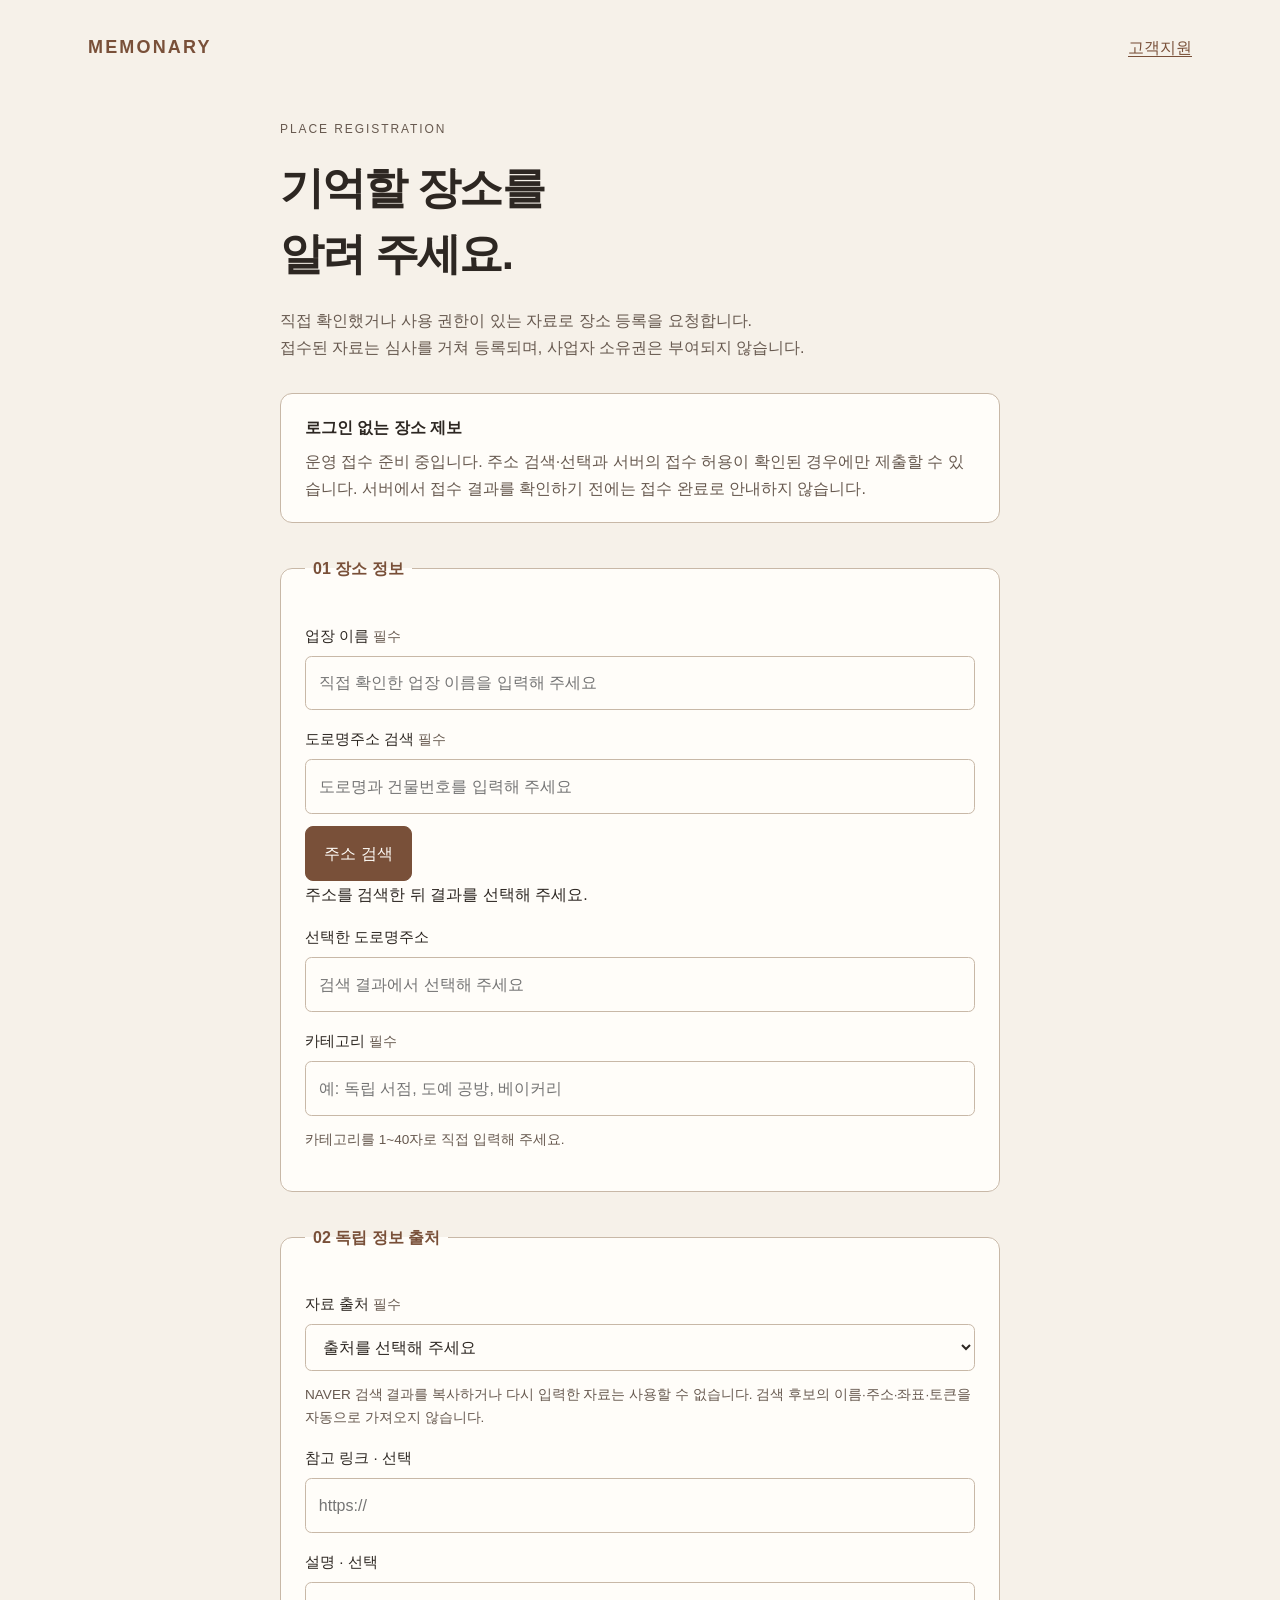
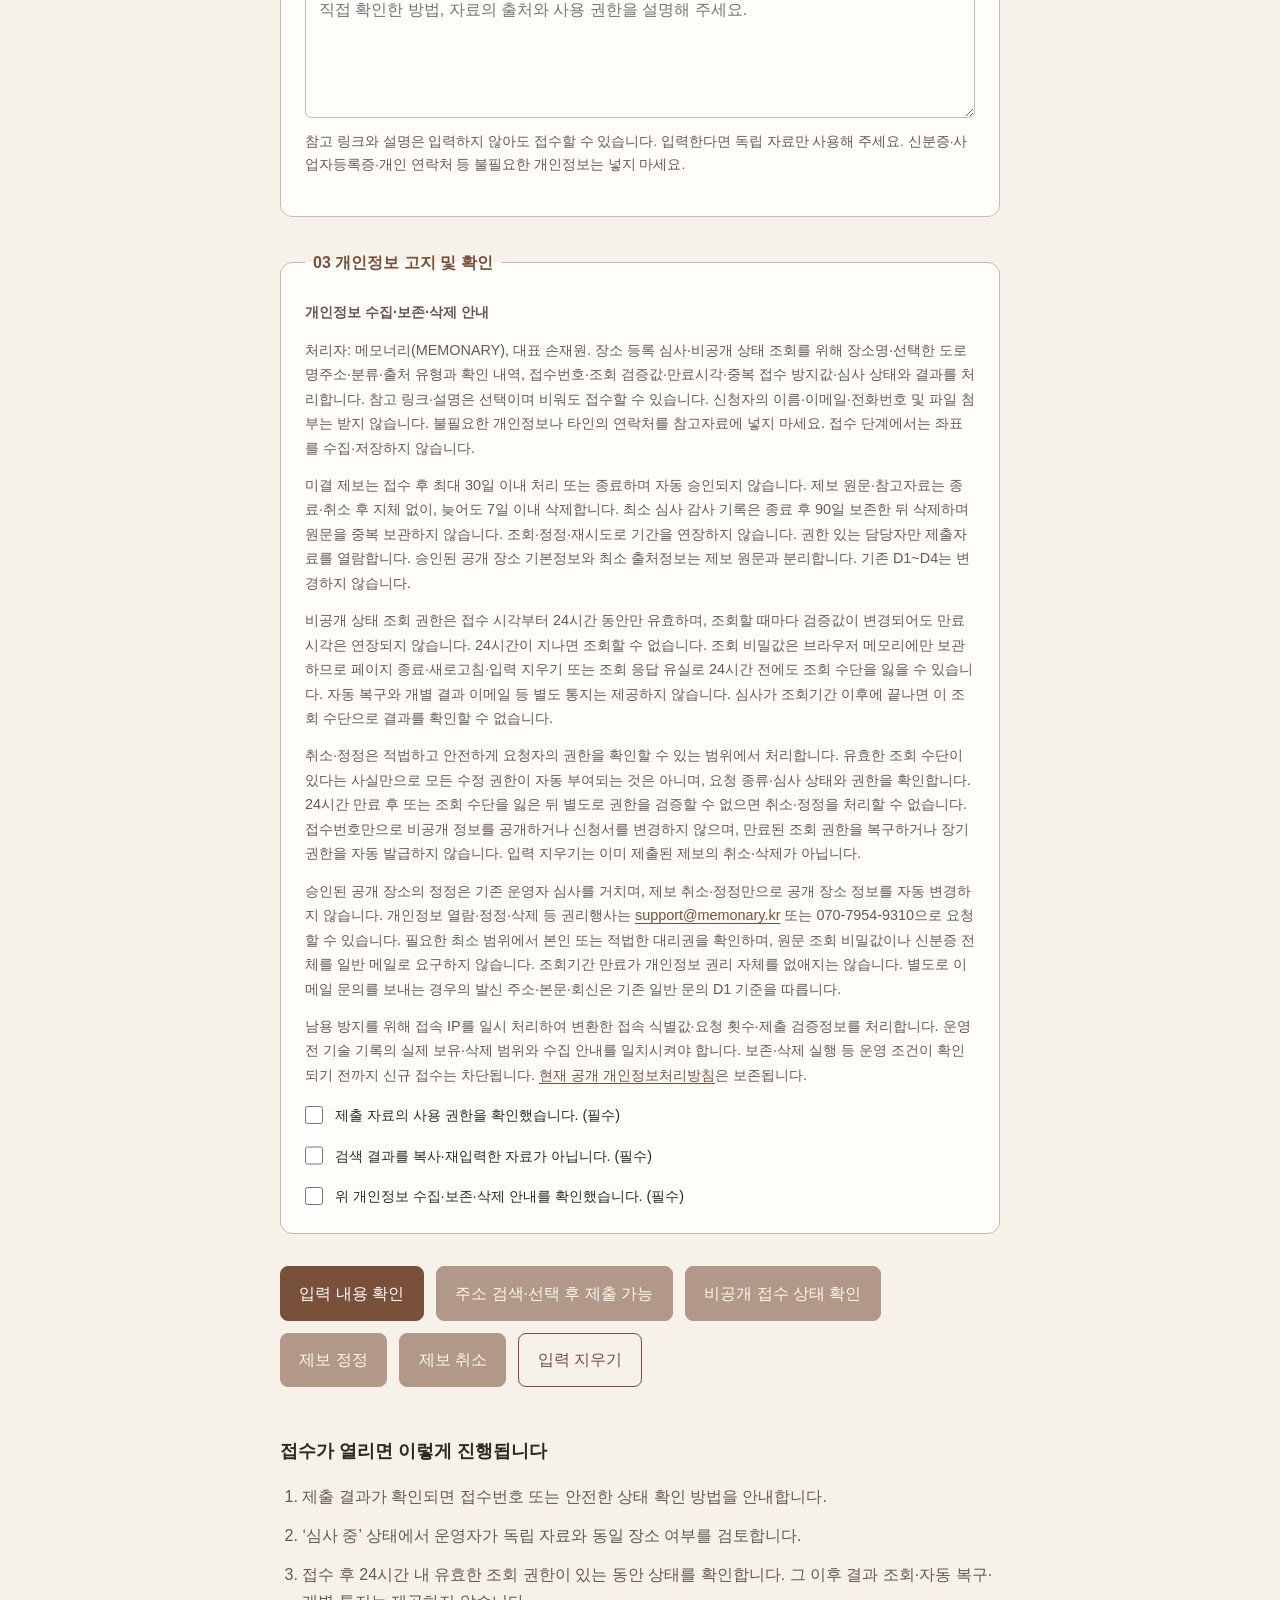
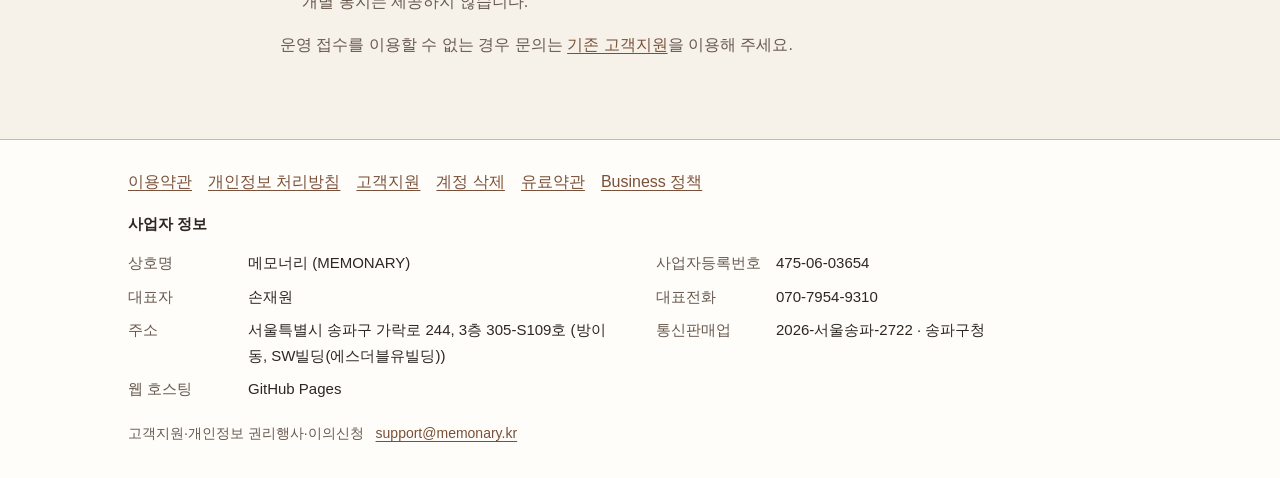
==== place-registration/index.html @ 6e92c668 "Publish approved launch pages with intake readiness gates" ====
<!doctype html><html lang="ko"><head><meta charset="utf-8"><meta name="viewport" content="width=device-width,initial-scale=1"><meta name="robots" content="noindex,nofollow"><meta name="referrer" content="no-referrer"><meta http-equiv="Content-Security-Policy" content="default-src 'self'; connect-src https://api.memonary.kr; img-src 'self' data:; base-uri 'none'; form-action 'none'; object-src 'none'"><title>장소 등록 요청 | MEMONARY</title><link rel="icon" href="data:,"><link rel="stylesheet" href="/styles.css"><link rel="stylesheet" href="/request.css"></head><body><a class="skip" href="#content">본문으로 이동</a><header class="site-header"><a class="wordmark" href="/">MEMONARY</a><a href="/support/">고객지원</a></header><main id="content" class="request-main"><div class="intro"><p class="eyebrow">PLACE REGISTRATION</p><h1>기억할 장소를<br>알려 주세요.</h1><p>직접 확인했거나 사용 권한이 있는 자료로 장소 등록을 요청합니다.<br>접수된 자료는 심사를 거쳐 등록되며, 사업자 소유권은 부여되지 않습니다.</p></div>
<aside class="notice" aria-label="접수 상태"><strong>로그인 없는 장소 제보</strong><p>운영 접수 준비 중입니다. 주소 검색·선택과 서버의 접수 허용이 확인된 경우에만 제출할 수 있습니다. 서버에서 접수 결과를 확인하기 전에는 접수 완료로 안내하지 않습니다.</p></aside>
<form id="registration" autocomplete="off" novalidate><div class="bot-field" aria-hidden="true"><label>웹사이트<input id="website" tabindex="-1" autocomplete="off"></label></div>
<fieldset><legend>01 장소 정보</legend><label for="name">업장 이름 <span>필수</span></label><input id="name" maxlength="200" required placeholder="직접 확인한 업장 이름을 입력해 주세요"><label for="address-query">도로명주소 검색 <span>필수</span></label><input id="address-query" maxlength="100" placeholder="도로명과 건물번호를 입력해 주세요"><button type="button" id="address-search">주소 검색</button><p id="address-message" role="status">도로명주소를 검색·선택해 주세요. 운영 주소 조회가 불가능하면 제출할 수 없습니다.</p><div id="address-results" aria-label="주소 검색 결과"></div><label for="address">선택한 도로명주소</label><input id="address" readonly required placeholder="검색 결과에서 선택해 주세요"><label for="placeType">카테고리 <span>필수</span></label><input id="placeType" type="text" maxlength="40" required placeholder="예: 독립 서점, 도예 공방, 베이커리"><p class="hint">카테고리를 1~40자로 직접 입력해 주세요.</p></fieldset>
<fieldset><legend>02 독립 정보 출처</legend><label for="sourceKind">자료 출처 <span>필수</span></label><select id="sourceKind" required><option value="">출처를 선택해 주세요</option><option value="first_hand">직접 확인한 자료</option><option value="licensed_material">사용 권한을 확보한 자료</option></select><p class="hint">NAVER 검색 결과를 복사하거나 다시 입력한 자료는 사용할 수 없습니다. 검색 후보의 이름·주소·좌표·토큰을 자동으로 가져오지 않습니다.</p>
<label for="evidenceUrl">참고 링크 · 선택</label><input id="evidenceUrl" type="url" maxlength="1000" placeholder="https://"><label for="evidenceDescription">설명 · 선택</label><textarea id="evidenceDescription" maxlength="2000" rows="4" placeholder="직접 확인한 방법, 자료의 출처와 사용 권한을 설명해 주세요."></textarea><p class="hint">참고 링크와 설명은 입력하지 않아도 접수할 수 있습니다. 입력한다면 독립 자료만 사용해 주세요. 신분증·사업자등록증·개인 연락처 등 불필요한 개인정보는 넣지 마세요.</p></fieldset>
<fieldset><legend>03 개인정보 고지 및 확인</legend><div class="privacy-note"><p><strong>개인정보 수집·보존·삭제 안내</strong></p>
<p>처리자: 메모너리(MEMONARY), 대표 손재원. 장소 등록 심사·비공개 상태 조회를 위해 장소명·선택한 도로명주소·분류·출처 유형과 확인 내역, 접수번호·조회 검증값·만료시각·중복 접수 방지값·심사 상태와 결과를 처리합니다. 참고 링크·설명은 선택이며 비워도 접수할 수 있습니다. 신청자의 이름·이메일·전화번호 및 파일 첨부는 받지 않습니다. 불필요한 개인정보나 타인의 연락처를 참고자료에 넣지 마세요. 접수 단계에서는 좌표를 수집·저장하지 않습니다.</p>
<p>미결 제보는 접수 후 최대 30일 이내 처리 또는 종료하며 자동 승인되지 않습니다. 제보 원문·참고자료는 종료·취소 후 지체 없이, 늦어도 7일 이내 삭제합니다. 최소 심사 감사 기록은 종료 후 90일 보존한 뒤 삭제하며 원문을 중복 보관하지 않습니다. 조회·정정·재시도로 기간을 연장하지 않습니다. 권한 있는 담당자만 제출자료를 열람합니다. 승인된 공개 장소 기본정보와 최소 출처정보는 제보 원문과 분리합니다. 기존 D1~D4는 변경하지 않습니다.</p>
<p>비공개 상태 조회 권한은 접수 시각부터 24시간 동안만 유효하며, 조회할 때마다 검증값이 변경되어도 만료시각은 연장되지 않습니다. 24시간이 지나면 조회할 수 없습니다. 조회 비밀값은 브라우저 메모리에만 보관하므로 페이지 종료·새로고침·입력 지우기 또는 조회 응답 유실로 24시간 전에도 조회 수단을 잃을 수 있습니다. 자동 복구와 개별 결과 이메일 등 별도 통지는 제공하지 않습니다. 심사가 조회기간 이후에 끝나면 이 조회 수단으로 결과를 확인할 수 없습니다.</p>
<p>취소·정정은 적법하고 안전하게 요청자의 권한을 확인할 수 있는 범위에서 처리합니다. 유효한 조회 수단이 있다는 사실만으로 모든 수정 권한이 자동 부여되는 것은 아니며, 요청 종류·심사 상태와 권한을 확인합니다. 24시간 만료 후 또는 조회 수단을 잃은 뒤 별도로 권한을 검증할 수 없으면 취소·정정을 처리할 수 없습니다. 접수번호만으로 비공개 정보를 공개하거나 신청서를 변경하지 않으며, 만료된 조회 권한을 복구하거나 장기 권한을 자동 발급하지 않습니다. 입력 지우기는 이미 제출된 제보의 취소·삭제가 아닙니다.</p>
<p>승인된 공개 장소의 정정은 기존 운영자 심사를 거치며, 제보 취소·정정만으로 공개 장소 정보를 자동 변경하지 않습니다. 개인정보 열람·정정·삭제 등 권리행사는 <a href="mailto:support@memonary.kr">support@memonary.kr</a> 또는 070-7954-9310으로 요청할 수 있습니다. 필요한 최소 범위에서 본인 또는 적법한 대리권을 확인하며, 원문 조회 비밀값이나 신분증 전체를 일반 메일로 요구하지 않습니다. 조회기간 만료가 개인정보 권리 자체를 없애지는 않습니다. 별도로 이메일 문의를 보내는 경우의 발신 주소·본문·회신은 기존 일반 문의 D1 기준을 따릅니다.</p>
<p>남용 방지를 위해 접속 IP를 일시 처리하여 변환한 접속 식별값·요청 횟수·제출 검증정보를 처리합니다. 운영 전 기술 기록의 실제 보유·삭제 범위와 수집 안내를 일치시켜야 합니다. 보존·삭제 실행 등 운영 조건이 확인되기 전까지 신규 접수는 차단됩니다. <a href="/privacy/">현재 공개 개인정보처리방침</a>은 보존됩니다.</p></div>
<label class="check"><input id="rightsConfirmed" type="checkbox" required><span>제출 자료의 사용 권한을 확인했습니다. (필수)</span></label><label class="check"><input id="notDerivedFromSearch" type="checkbox" required><span>검색 결과를 복사·재입력한 자료가 아닙니다. (필수)</span></label><label class="check"><input id="privacyConfirmed" type="checkbox" required><span>위 개인정보 수집·보존·삭제 안내를 확인했습니다. (필수)</span></label></fieldset>
<div id="validation" role="status" aria-live="polite" tabindex="-1"></div><div class="actions"><button id="check-input" type="button">입력 내용 확인</button><button id="submit" type="submit" disabled>주소 검색·선택 후 제출 가능</button><button id="receipt-status" type="button" disabled>비공개 접수 상태 확인</button><button id="receipt-correct" type="button" disabled>제보 정정</button><button id="receipt-cancel" type="button" disabled>제보 취소</button><button id="clear-input" class="secondary" type="button">입력 지우기</button></div><noscript><p>현재 접수는 열려 있지 않습니다. 입력 검증에는 JavaScript가 필요합니다.</p></noscript></form>
<section class="next"><h2>접수가 열리면 이렇게 진행됩니다</h2><ol><li>제출 결과가 확인되면 접수번호 또는 안전한 상태 확인 방법을 안내합니다.</li><li>‘심사 중’ 상태에서 운영자가 독립 자료와 동일 장소 여부를 검토합니다.</li><li>접수 후 24시간 내 유효한 조회 권한이 있는 동안 상태를 확인합니다. 그 이후 결과 조회·자동 복구·개별 통지는 제공하지 않습니다.</li></ol><p>운영 접수를 이용할 수 없는 경우 문의는 <a href="/support/">기존 고객지원</a>을 이용해 주세요.</p></section></main><footer class="site-footer">
    <div class="footer-inner">
      <nav class="legal-links" aria-label="약관 및 개인정보"><a href="/terms/">이용약관</a><a href="/privacy/">개인정보 처리방침</a><a href="/support/">고객지원</a><a href="/account-deletion/">계정 삭제</a><a href="/paid-terms/">유료약관</a><a href="/business-membership/">Business 정책</a></nav>
      <h2>사업자 정보</h2>
      <dl class="business-info">
        <div><dt>상호명</dt><dd>메모너리 (MEMONARY)</dd></div>
        <div><dt>사업자등록번호</dt><dd>475-06-03654</dd></div>
        <div><dt>대표자</dt><dd>손재원</dd></div>
        <div><dt>대표전화</dt><dd>070-7954-9310</dd></div>
        <div><dt>주소</dt><dd>서울특별시 송파구 가락로 244, 3층 305-S109호 (방이동, SW빌딩(에스더블유빌딩))</dd></div>
        <div><dt>통신판매업</dt><dd>2026-서울송파-2722 · 송파구청</dd></div>
        <div><dt>웹 호스팅</dt><dd>GitHub Pages</dd></div>
      </dl>
      <p class="support">고객지원·개인정보 권리행사·이의신청 <a href="mailto:support@memonary.kr">support@memonary.kr</a></p>
    </div>
  </footer>
<script type="module" src="/place-registration/form.mjs"></script></body></html>
---- styles.css ----
:root {
  color-scheme: light;
  --background: #F6F1E9;
  --surface: #FFFDF9;
  --text-primary: #2D2722;
  --text-secondary: #67594F;
  --primary: #795039;
  --border: #C8B8A7;
  --primary-soft: #D6C0AA;
  font-family: -apple-system, BlinkMacSystemFont, "Apple SD Gothic Neo", "Noto Sans KR", "Malgun Gothic", sans-serif;
  color: var(--text-primary);
  background: var(--background);
  line-height: 1.7;
  -webkit-text-size-adjust: 100%;
}

* { box-sizing: border-box; }
body { margin: 0; min-height: 100vh; min-height: 100svh; display: flex; flex-direction: column; }
p, h1, h2, dl, dd { margin: 0; }
.site-header { width: min(100%, 72rem); margin-inline: auto; padding: 2rem 1.5rem; }
.wordmark { color: var(--primary); font-size: 1.125rem; font-weight: 650; letter-spacing: .12em; }
main { flex: 1; display: grid; place-items: center; padding: 3.5rem 1.5rem 5rem; }
.introduction { width: min(100%, 42rem); text-align: center; }
.motto { color: var(--primary); font-family: Georgia, "Times New Roman", serif; font-size: clamp(1.25rem, 3vw, 1.625rem); }
h1 { margin-top: 1.5rem; font-size: clamp(1.625rem, 4.3vw, 2.75rem); line-height: 1.5; letter-spacing: -.04em; font-weight: 600; word-break: keep-all; overflow-wrap: anywhere; }
.description { max-width: 31rem; margin: 1.5rem auto 0; color: var(--text-secondary); font-size: 1rem; word-break: keep-all; overflow-wrap: anywhere; }
.availability { display: inline-block; margin-top: 2rem; padding: .4rem 1rem; border: 1px solid var(--primary-soft); border-radius: 2rem; color: var(--primary); font-size: .875rem; }
.site-footer { background: var(--surface); border-top: 1px solid var(--border); padding: 1.75rem 1.5rem 2rem; }
.footer-inner { max-width: 64rem; margin-inline: auto; }
h2 { margin-bottom: .875rem; font-size: .9375rem; font-weight: 600; }
.business-info { display: grid; grid-template-columns: 1fr 1fr; gap: .5rem 2rem; font-size: .9375rem; }
.business-info > div { display: grid; grid-template-columns: 7rem minmax(0, 1fr); gap: .5rem; }
dt { color: var(--text-secondary); }
dd { overflow-wrap: anywhere; }
.support { margin-top: 1.25rem; color: var(--text-secondary); font-size: .875rem; }
a { margin-left: .5rem; color: var(--primary); text-underline-offset: .2em; overflow-wrap: anywhere; }
a:focus-visible { outline: 2px solid var(--primary); outline-offset: 4px; border-radius: 2px; }
@media (max-width: 48rem) {
  .business-info { grid-template-columns: 1fr; }
}
@media (max-width: 24rem) {
  .site-header, .site-footer { padding-inline: 1.25rem; }
  main { padding-inline: 1.25rem; }
  .business-info > div { grid-template-columns: 6.5rem minmax(0, 1fr); }
}
---- request.css ----
.site-header{display:flex;align-items:center;justify-content:space-between;gap:1rem}.site-header .wordmark{margin:0;text-decoration:none}.request-main{display:block;width:min(100%,48rem);margin:0 auto;padding-top:1.5rem}.intro h1{margin:1rem 0 1.25rem}.intro p{color:var(--text-secondary)}.eyebrow{font-size:.75rem;letter-spacing:.16em}.notice{margin:2rem 0;padding:1.25rem 1.5rem;border:1px solid var(--border);border-radius:.75rem;background:var(--surface)}.notice p{margin:.4rem 0 0;color:var(--text-secondary)}fieldset{margin:2rem 0;padding:1.5rem;border:1px solid var(--border);border-radius:.75rem;background:var(--surface);min-width:0}legend{padding:0 .5rem;color:var(--primary);font-weight:600}label{display:block;margin-top:1rem;font-size:.95rem}label span,.hint{color:var(--text-secondary);font-size:.85rem}input,select,textarea{display:block;width:100%;padding:.8rem;margin:.45rem 0 .75rem;border:1px solid var(--border);border-radius:.4rem;background:var(--surface);color:var(--text-primary);font:inherit}textarea{resize:vertical}input:focus,select:focus,textarea:focus,button:focus-visible,summary:focus-visible{outline:2px solid var(--primary);outline-offset:3px}.hint{margin:.5rem 0 1rem}details{margin-top:1.5rem}summary{cursor:pointer}.columns{display:grid;grid-template-columns:1fr 1fr;gap:1rem}.privacy-note{font-size:.9rem;color:var(--text-secondary)}.privacy-note p+p{margin-top:.8rem}.check{display:flex;align-items:flex-start;gap:.7rem}.check input{width:1.15rem;height:1.15rem;flex-shrink:0;margin:.15rem 0;accent-color:var(--primary)}.check span{font-size:.9rem;color:var(--text-primary)}.actions,.home-actions{display:flex;gap:.75rem;flex-wrap:wrap;margin-top:1.25rem}.home-actions{justify-content:center}.button-link,button{display:inline-block;padding:.8rem 1.15rem;border:1px solid var(--primary);border-radius:.5rem;background:var(--primary);color:var(--surface);font:inherit;text-decoration:none;cursor:pointer;margin:0}.secondary{background:transparent;color:var(--primary)}button:disabled{opacity:.55;cursor:not-allowed}.next{margin-top:3rem;color:var(--text-secondary)}.next h2{color:var(--text-primary);font-size:1.15rem}.next li{margin:.75rem 0}.request-main a{margin-left:0}.next ol{padding-left:1.4rem}#validation:not(:empty){padding:1rem;border-left:3px solid var(--primary);background:var(--surface);white-space:pre-line;overflow-wrap:anywhere}.skip{position:absolute;top:-100px}.skip:focus{top:.5rem;background:var(--surface);padding:1rem}.legal-links{display:flex;flex-wrap:wrap;gap:.5rem 1rem;margin-bottom:1rem}.legal-links a{margin:0}@media(max-width:30rem){fieldset{padding:1rem}.columns{grid-template-columns:1fr}.actions button{width:100%}.request-main{padding-inline:1.25rem}.site-header{flex-wrap:wrap}}

*,*::before,*::after{box-sizing:border-box}input,select,textarea{min-width:0;max-width:100%}.request-main,.notice,.next{overflow-wrap:anywhere}.bot-field{position:absolute;left:-10000px;width:1px;height:1px;overflow:hidden}
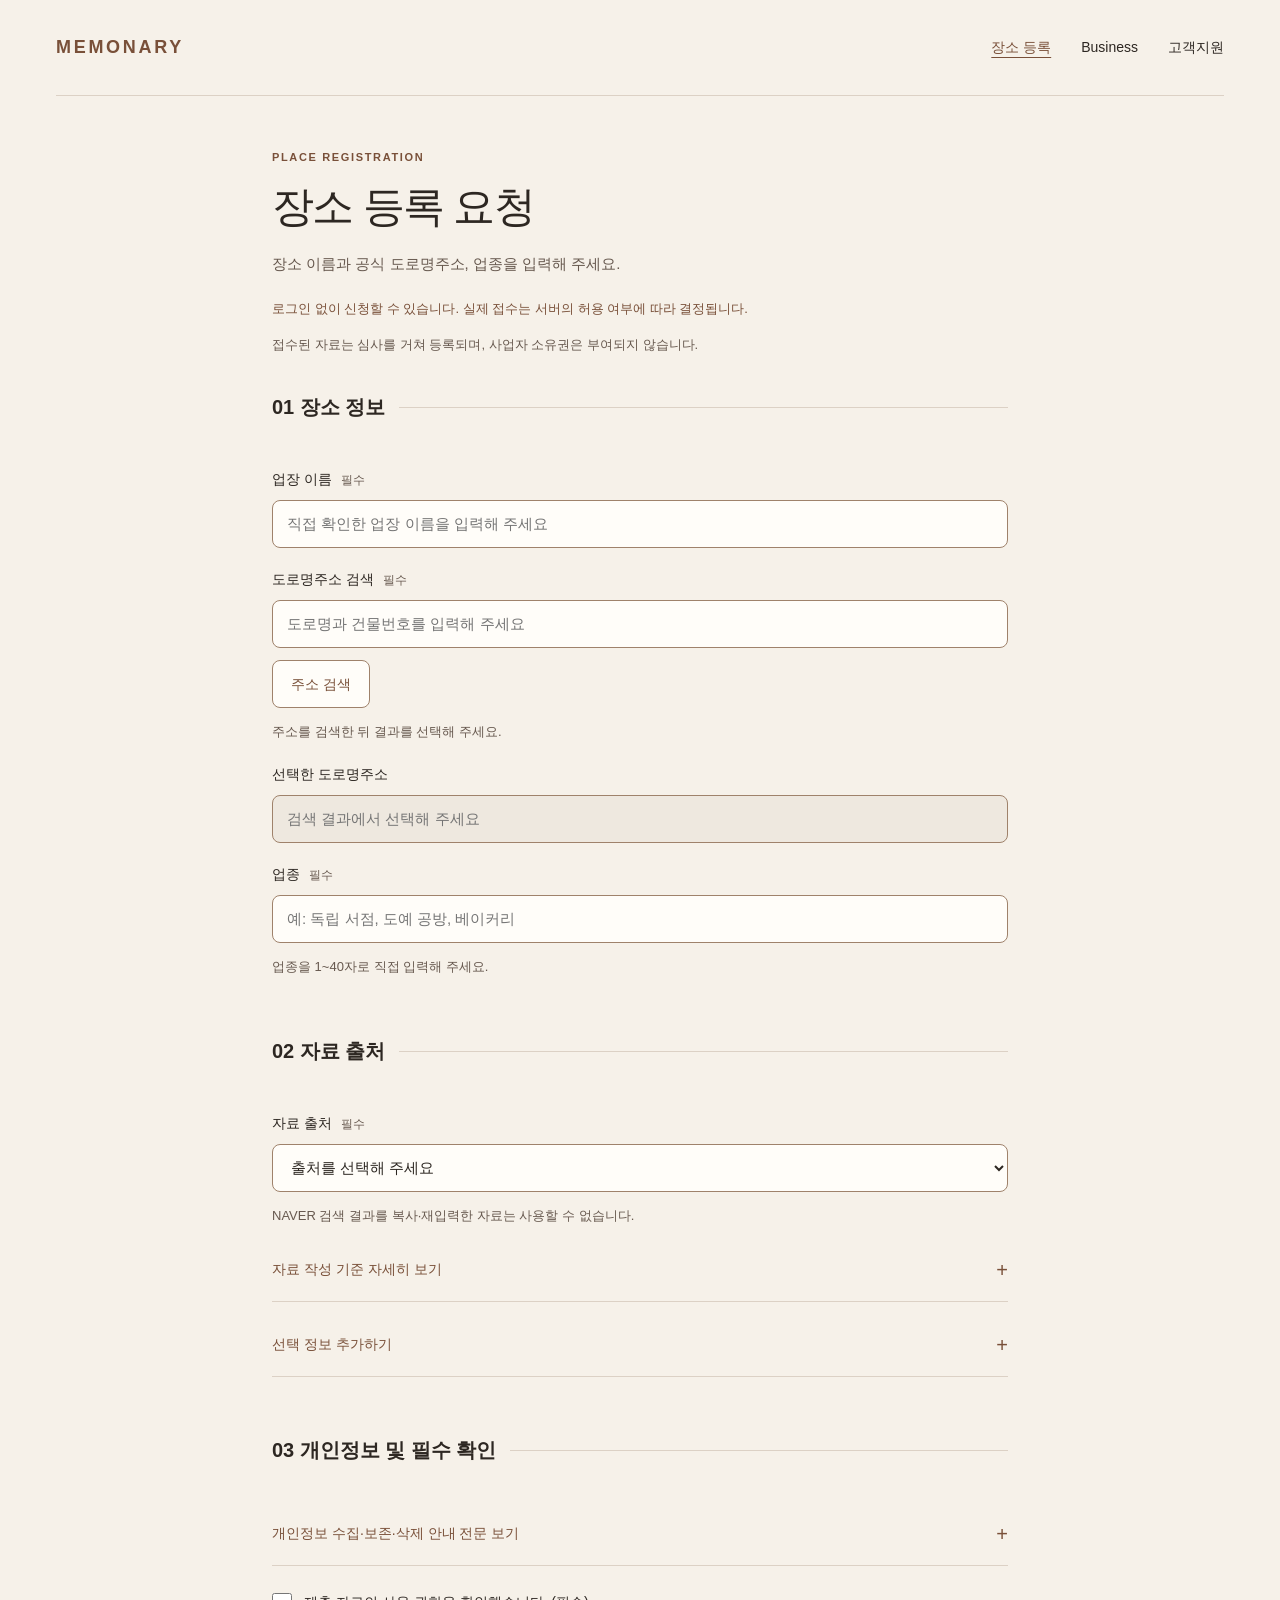
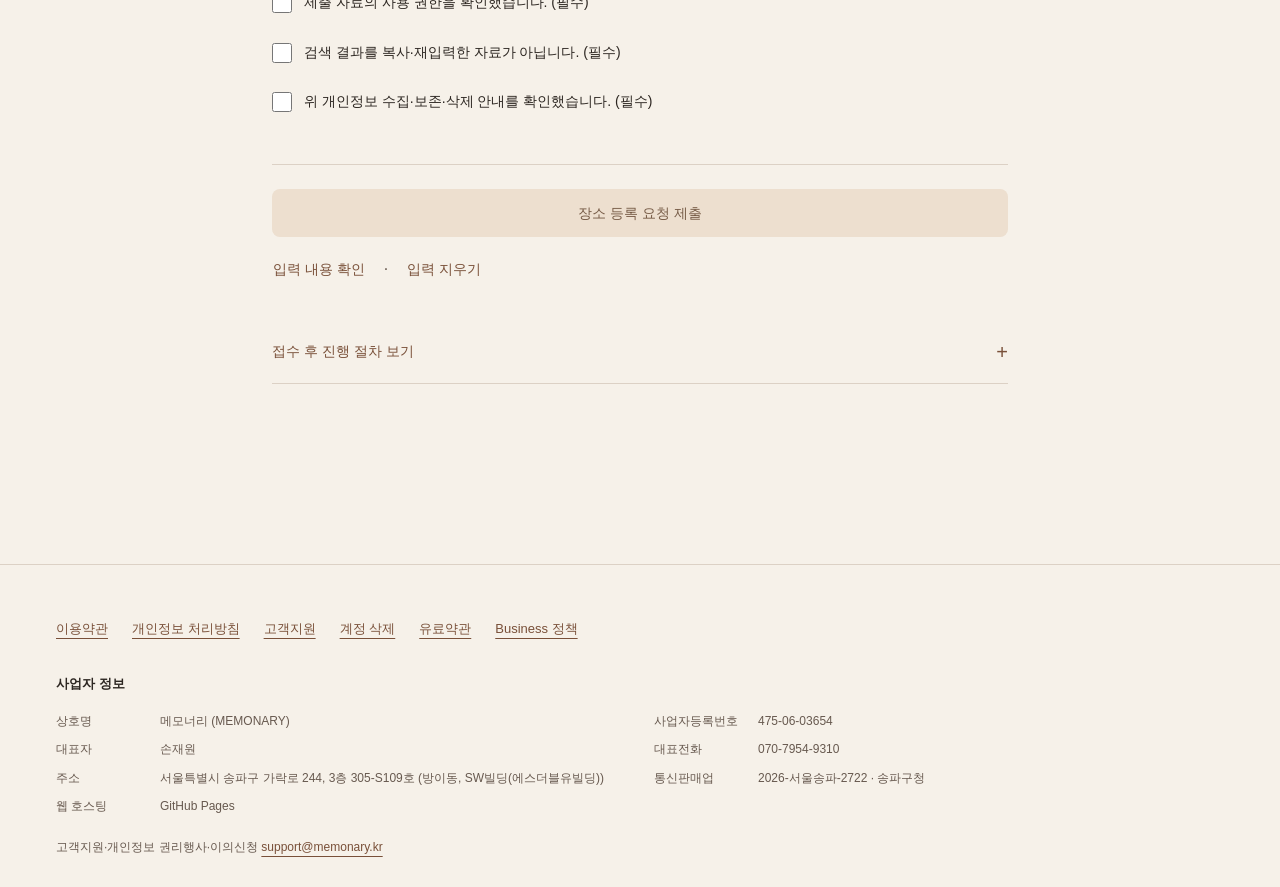
==== commit 2d936520: "Prepare approved intake UX with explicit Pages public files" ====
--- a/place-registration/index.html
+++ b/place-registration/index.html
@@ -1,19 +1,17 @@
-<!doctype html><html lang="ko"><head><meta charset="utf-8"><meta name="viewport" content="width=device-width,initial-scale=1"><meta name="robots" content="noindex,nofollow"><meta name="referrer" content="no-referrer"><meta http-equiv="Content-Security-Policy" content="default-src 'self'; connect-src https://api.memonary.kr; img-src 'self' data:; base-uri 'none'; form-action 'none'; object-src 'none'"><title>장소 등록 요청 | MEMONARY</title><link rel="icon" href="data:,"><link rel="stylesheet" href="/styles.css"><link rel="stylesheet" href="/request.css"></head><body><a class="skip" href="#content">본문으로 이동</a><header class="site-header"><a class="wordmark" href="/">MEMONARY</a><a href="/support/">고객지원</a></header><main id="content" class="request-main"><div class="intro"><p class="eyebrow">PLACE REGISTRATION</p><h1>기억할 장소를<br>알려 주세요.</h1><p>직접 확인했거나 사용 권한이 있는 자료로 장소 등록을 요청합니다.<br>접수된 자료는 심사를 거쳐 등록되며, 사업자 소유권은 부여되지 않습니다.</p></div>
-<aside class="notice" aria-label="접수 상태"><strong>로그인 없는 장소 제보</strong><p>운영 접수 준비 중입니다. 주소 검색·선택과 서버의 접수 허용이 확인된 경우에만 제출할 수 있습니다. 서버에서 접수 결과를 확인하기 전에는 접수 완료로 안내하지 않습니다.</p></aside>
-<form id="registration" autocomplete="off" novalidate><div class="bot-field" aria-hidden="true"><label>웹사이트<input id="website" tabindex="-1" autocomplete="off"></label></div>
-<fieldset><legend>01 장소 정보</legend><label for="name">업장 이름 <span>필수</span></label><input id="name" maxlength="200" required placeholder="직접 확인한 업장 이름을 입력해 주세요"><label for="address-query">도로명주소 검색 <span>필수</span></label><input id="address-query" maxlength="100" placeholder="도로명과 건물번호를 입력해 주세요"><button type="button" id="address-search">주소 검색</button><p id="address-message" role="status">도로명주소를 검색·선택해 주세요. 운영 주소 조회가 불가능하면 제출할 수 없습니다.</p><div id="address-results" aria-label="주소 검색 결과"></div><label for="address">선택한 도로명주소</label><input id="address" readonly required placeholder="검색 결과에서 선택해 주세요"><label for="placeType">카테고리 <span>필수</span></label><input id="placeType" type="text" maxlength="40" required placeholder="예: 독립 서점, 도예 공방, 베이커리"><p class="hint">카테고리를 1~40자로 직접 입력해 주세요.</p></fieldset>
-<fieldset><legend>02 독립 정보 출처</legend><label for="sourceKind">자료 출처 <span>필수</span></label><select id="sourceKind" required><option value="">출처를 선택해 주세요</option><option value="first_hand">직접 확인한 자료</option><option value="licensed_material">사용 권한을 확보한 자료</option></select><p class="hint">NAVER 검색 결과를 복사하거나 다시 입력한 자료는 사용할 수 없습니다. 검색 후보의 이름·주소·좌표·토큰을 자동으로 가져오지 않습니다.</p>
-<label for="evidenceUrl">참고 링크 · 선택</label><input id="evidenceUrl" type="url" maxlength="1000" placeholder="https://"><label for="evidenceDescription">설명 · 선택</label><textarea id="evidenceDescription" maxlength="2000" rows="4" placeholder="직접 확인한 방법, 자료의 출처와 사용 권한을 설명해 주세요."></textarea><p class="hint">참고 링크와 설명은 입력하지 않아도 접수할 수 있습니다. 입력한다면 독립 자료만 사용해 주세요. 신분증·사업자등록증·개인 연락처 등 불필요한 개인정보는 넣지 마세요.</p></fieldset>
-<fieldset><legend>03 개인정보 고지 및 확인</legend><div class="privacy-note"><p><strong>개인정보 수집·보존·삭제 안내</strong></p>
+<!doctype html><html lang="ko"><head><meta charset="utf-8"><meta name="viewport" content="width=device-width,initial-scale=1"><meta name="robots" content="noindex,nofollow"><meta name="referrer" content="no-referrer"><meta http-equiv="Content-Security-Policy" content="default-src 'self'; connect-src https://api.memonary.kr; img-src 'self' data:; base-uri 'none'; form-action 'none'; object-src 'none'"><title>장소 등록 요청 | MEMONARY</title><link rel="icon" href="data:,"><link rel="stylesheet" href="/styles.css"><link rel="stylesheet" href="/request.css"><link rel="stylesheet" href="/ui.css"><link rel="stylesheet" href="/intake.css"><script defer src="/site-nav.js"></script></head><body class="intake-page"><a class="skip" href="#content">본문으로 이동</a><header class="site-header"><a class="wordmark" href="/">MEMONARY</a><button class="menu-toggle text" type="button" aria-controls="site-nav" aria-expanded="false">메뉴 ☰</button><nav id="site-nav" aria-label="주 메뉴"><a href="/place-registration/" aria-current="page">장소 등록</a><a href="/business-membership/">Business</a><a href="/support/">고객지원</a></nav></header><main id="content" class="request-main place-form"><div class="intro"><p class="eyebrow">PLACE REGISTRATION</p><h1>장소 등록 요청</h1><p>장소 이름과 공식 도로명주소, 업종을 입력해 주세요.</p></div><p class="intake-availability">로그인 없이 신청할 수 있습니다. 실제 접수는 서버의 허용 여부에 따라 결정됩니다.</p><p class="hint">접수된 자료는 심사를 거쳐 등록되며, 사업자 소유권은 부여되지 않습니다.</p><form id="registration" autocomplete="off" novalidate><div class="bot-field" aria-hidden="true"><label>웹사이트<input id="website" tabindex="-1" autocomplete="off"></label></div>
+<fieldset><legend>01 장소 정보</legend><label for="name">업장 이름 <span>필수</span></label><input id="name" maxlength="200" required placeholder="직접 확인한 업장 이름을 입력해 주세요"><label for="address-query">도로명주소 검색 <span>필수</span></label><input id="address-query" maxlength="100" placeholder="도로명과 건물번호를 입력해 주세요"><button type="button" id="address-search" class="secondary">주소 검색</button><p id="address-message" role="status">도로명주소를 검색·선택해 주세요. 운영 주소 조회가 불가능하면 제출할 수 없습니다.</p><div id="address-results" aria-label="주소 검색 결과"></div><label for="address">선택한 도로명주소</label><input id="address" readonly required placeholder="검색 결과에서 선택해 주세요"><label for="placeType">업종 <span>필수</span></label><input id="placeType" type="text" maxlength="40" required placeholder="예: 독립 서점, 도예 공방, 베이커리"><p class="hint">업종을 1~40자로 직접 입력해 주세요.</p></fieldset>
+<fieldset><legend>02 자료 출처</legend><label for="sourceKind">자료 출처 <span>필수</span></label><select id="sourceKind" required><option value="">출처를 선택해 주세요</option><option value="first_hand">직접 확인한 자료</option><option value="licensed_material">사용 권한을 확보한 자료</option></select><p class="hint">NAVER 검색 결과를 복사·재입력한 자료는 사용할 수 없습니다.</p><details class="intake-disclosure"><summary>자료 작성 기준 자세히 보기</summary><p>검색 후보의 이름·주소·좌표·토큰을 자동으로 가져오지 않습니다. 직접 확인했거나 사용 권한을 확보한 독립 자료를 작성해 주세요.</p></details><details class="intake-disclosure optional-fields"><summary>선택 정보 추가하기</summary>
+<label for="evidenceUrl">참고 링크 · 선택</label><input id="evidenceUrl" type="url" maxlength="1000" placeholder="https://"><label for="evidenceDescription">설명 · 선택</label><textarea id="evidenceDescription" maxlength="2000" rows="4" placeholder="직접 확인한 방법, 자료의 출처와 사용 권한을 설명해 주세요."></textarea><p class="hint">참고 링크와 설명은 입력하지 않아도 접수할 수 있습니다. 입력한다면 독립 자료만 사용해 주세요. 신분증·사업자등록증·개인 연락처 등 불필요한 개인정보는 넣지 마세요.</p></details></fieldset>
+<fieldset><legend>03 개인정보 및 필수 확인</legend><details class="privacy-disclosure intake-disclosure"><summary>개인정보 수집·보존·삭제 안내 전문 보기</summary><div class="privacy-note"><p><strong>개인정보 수집·보존·삭제 안내</strong></p>
 <p>처리자: 메모너리(MEMONARY), 대표 손재원. 장소 등록 심사·비공개 상태 조회를 위해 장소명·선택한 도로명주소·분류·출처 유형과 확인 내역, 접수번호·조회 검증값·만료시각·중복 접수 방지값·심사 상태와 결과를 처리합니다. 참고 링크·설명은 선택이며 비워도 접수할 수 있습니다. 신청자의 이름·이메일·전화번호 및 파일 첨부는 받지 않습니다. 불필요한 개인정보나 타인의 연락처를 참고자료에 넣지 마세요. 접수 단계에서는 좌표를 수집·저장하지 않습니다.</p>
 <p>미결 제보는 접수 후 최대 30일 이내 처리 또는 종료하며 자동 승인되지 않습니다. 제보 원문·참고자료는 종료·취소 후 지체 없이, 늦어도 7일 이내 삭제합니다. 최소 심사 감사 기록은 종료 후 90일 보존한 뒤 삭제하며 원문을 중복 보관하지 않습니다. 조회·정정·재시도로 기간을 연장하지 않습니다. 권한 있는 담당자만 제출자료를 열람합니다. 승인된 공개 장소 기본정보와 최소 출처정보는 제보 원문과 분리합니다. 기존 D1~D4는 변경하지 않습니다.</p>
 <p>비공개 상태 조회 권한은 접수 시각부터 24시간 동안만 유효하며, 조회할 때마다 검증값이 변경되어도 만료시각은 연장되지 않습니다. 24시간이 지나면 조회할 수 없습니다. 조회 비밀값은 브라우저 메모리에만 보관하므로 페이지 종료·새로고침·입력 지우기 또는 조회 응답 유실로 24시간 전에도 조회 수단을 잃을 수 있습니다. 자동 복구와 개별 결과 이메일 등 별도 통지는 제공하지 않습니다. 심사가 조회기간 이후에 끝나면 이 조회 수단으로 결과를 확인할 수 없습니다.</p>
 <p>취소·정정은 적법하고 안전하게 요청자의 권한을 확인할 수 있는 범위에서 처리합니다. 유효한 조회 수단이 있다는 사실만으로 모든 수정 권한이 자동 부여되는 것은 아니며, 요청 종류·심사 상태와 권한을 확인합니다. 24시간 만료 후 또는 조회 수단을 잃은 뒤 별도로 권한을 검증할 수 없으면 취소·정정을 처리할 수 없습니다. 접수번호만으로 비공개 정보를 공개하거나 신청서를 변경하지 않으며, 만료된 조회 권한을 복구하거나 장기 권한을 자동 발급하지 않습니다. 입력 지우기는 이미 제출된 제보의 취소·삭제가 아닙니다.</p>
 <p>승인된 공개 장소의 정정은 기존 운영자 심사를 거치며, 제보 취소·정정만으로 공개 장소 정보를 자동 변경하지 않습니다. 개인정보 열람·정정·삭제 등 권리행사는 <a href="mailto:support@memonary.kr">support@memonary.kr</a> 또는 070-7954-9310으로 요청할 수 있습니다. 필요한 최소 범위에서 본인 또는 적법한 대리권을 확인하며, 원문 조회 비밀값이나 신분증 전체를 일반 메일로 요구하지 않습니다. 조회기간 만료가 개인정보 권리 자체를 없애지는 않습니다. 별도로 이메일 문의를 보내는 경우의 발신 주소·본문·회신은 기존 일반 문의 D1 기준을 따릅니다.</p>
-<p>남용 방지를 위해 접속 IP를 일시 처리하여 변환한 접속 식별값·요청 횟수·제출 검증정보를 처리합니다. 운영 전 기술 기록의 실제 보유·삭제 범위와 수집 안내를 일치시켜야 합니다. 보존·삭제 실행 등 운영 조건이 확인되기 전까지 신규 접수는 차단됩니다. <a href="/privacy/">현재 공개 개인정보처리방침</a>은 보존됩니다.</p></div>
+<p>남용 방지를 위해 접속 IP를 일시 처리하여 변환한 접속 식별값·요청 횟수·제출 검증정보를 처리합니다. 운영 전 기술 기록의 실제 보유·삭제 범위와 수집 안내를 일치시켜야 합니다. 보존·삭제 실행 등 운영 조건이 확인되기 전까지 신규 접수는 차단됩니다. <a href="/privacy/">현재 공개 개인정보처리방침</a>은 보존됩니다.</p></div></details>
 <label class="check"><input id="rightsConfirmed" type="checkbox" required><span>제출 자료의 사용 권한을 확인했습니다. (필수)</span></label><label class="check"><input id="notDerivedFromSearch" type="checkbox" required><span>검색 결과를 복사·재입력한 자료가 아닙니다. (필수)</span></label><label class="check"><input id="privacyConfirmed" type="checkbox" required><span>위 개인정보 수집·보존·삭제 안내를 확인했습니다. (필수)</span></label></fieldset>
-<div id="validation" role="status" aria-live="polite" tabindex="-1"></div><div class="actions"><button id="check-input" type="button">입력 내용 확인</button><button id="submit" type="submit" disabled>주소 검색·선택 후 제출 가능</button><button id="receipt-status" type="button" disabled>비공개 접수 상태 확인</button><button id="receipt-correct" type="button" disabled>제보 정정</button><button id="receipt-cancel" type="button" disabled>제보 취소</button><button id="clear-input" class="secondary" type="button">입력 지우기</button></div><noscript><p>현재 접수는 열려 있지 않습니다. 입력 검증에는 JavaScript가 필요합니다.</p></noscript></form>
-<section class="next"><h2>접수가 열리면 이렇게 진행됩니다</h2><ol><li>제출 결과가 확인되면 접수번호 또는 안전한 상태 확인 방법을 안내합니다.</li><li>‘심사 중’ 상태에서 운영자가 독립 자료와 동일 장소 여부를 검토합니다.</li><li>접수 후 24시간 내 유효한 조회 권한이 있는 동안 상태를 확인합니다. 그 이후 결과 조회·자동 복구·개별 통지는 제공하지 않습니다.</li></ol><p>운영 접수를 이용할 수 없는 경우 문의는 <a href="/support/">기존 고객지원</a>을 이용해 주세요.</p></section></main><footer class="site-footer">
+<div id="validation" role="status" aria-live="polite" tabindex="-1"></div><div class="actions form-actions"><button id="submit" type="submit" disabled class="primary">장소 등록 요청 제출</button><div class="aux-actions"><button id="check-input" type="button" class="text">입력 내용 확인</button><span aria-hidden="true">·</span><button id="clear-input" type="button" class="text">입력 지우기</button></div></div><section id="receipt-actions" aria-label="접수 후 관리" hidden><h2>접수 관리</h2><div class="actions"><button id="receipt-status" type="button" disabled class="secondary">비공개 접수 상태 확인</button><button id="receipt-correct" type="button" disabled class="text">제보 정정</button><button id="receipt-cancel" type="button" disabled class="danger">제보 취소</button></div></section><noscript><p>현재 접수는 열려 있지 않습니다. 입력 검증에는 JavaScript가 필요합니다.</p></noscript></form>
+<details class="next intake-disclosure"><summary>접수 후 진행 절차 보기</summary><ol><li>제출 결과가 확인되면 접수번호 또는 안전한 상태 확인 방법을 안내합니다.</li><li>‘심사 중’ 상태에서 운영자가 독립 자료와 동일 장소 여부를 검토합니다.</li><li>접수 후 24시간 내 유효한 조회 권한이 있는 동안 상태를 확인합니다. 그 이후 결과 조회·자동 복구·개별 통지는 제공하지 않습니다.</li></ol><p>운영 접수를 이용할 수 없는 경우 문의는 <a href="/support/">기존 고객지원</a>을 이용해 주세요.</p></details></main><footer class="site-footer">
     <div class="footer-inner">
       <nav class="legal-links" aria-label="약관 및 개인정보"><a href="/terms/">이용약관</a><a href="/privacy/">개인정보 처리방침</a><a href="/support/">고객지원</a><a href="/account-deletion/">계정 삭제</a><a href="/paid-terms/">유료약관</a><a href="/business-membership/">Business 정책</a></nav>
       <h2>사업자 정보</h2>
--- a/ui.css
+++ b/ui.css
@@ -0,0 +1,16 @@
+/* Approved MEMONARY web design. Extends the existing site, request and legal CSS. */
+:root{--paper:#f6f1e9;--surface:#fffdf9;--ink:#2d2722;--muted:#67594f;--brand:#795039;--brand-hover:#603e2c;--line:#dcd1c5;--danger:#9b3434;--background:var(--paper);--text-primary:var(--ink);--text-secondary:var(--muted);--primary:var(--brand);--border:var(--line);font-family:-apple-system,BlinkMacSystemFont,"Apple SD Gothic Neo","Noto Sans KR","Malgun Gothic",sans-serif;color:var(--ink);background:var(--paper);color-scheme:light}
+[hidden]{display:none!important}main{place-items:normal}body{margin:0;line-height:1.7;background:var(--paper);color:var(--ink)}a{margin-left:0;color:var(--brand);text-underline-offset:5px}button,input,select,textarea{font:inherit}a,button,input,select,textarea,summary{-webkit-tap-highlight-color:transparent}:is(a,button,input,select,textarea,summary):focus-visible{outline:3px solid var(--brand);outline-offset:4px}button:disabled{opacity:1;cursor:not-allowed}h1,h2,h3{word-break:keep-all}h1{font-weight:550;letter-spacing:-.05em}p{overflow-wrap:anywhere}.wrap{width:min(1200px,calc(100% - 112px));margin-inline:auto}.eyebrow{font-size:11px;letter-spacing:.17em;color:var(--brand);font-weight:650}.small{font-size:13px}.muted{color:var(--muted)}
+button,.btn,.button,.button-link{display:inline-flex;align-items:center;justify-content:center;gap:8px;min-height:48px;padding:11px 18px;border:1px solid #9f826b;border-radius:8px;background:var(--surface);color:var(--brand);font-size:14px;font-weight:550;line-height:24px;text-decoration:none;box-shadow:none;transform:none;margin:0;cursor:pointer;max-width:100%;white-space:normal;transition:background-color .16s,border-color .16s,color .16s}
+button:hover:not(:disabled),.secondary:hover{background:#f0e6d8;border-color:var(--brand)}.primary,a.btn{background:var(--brand);border-color:transparent;color:var(--surface)}.primary:hover:not(:disabled),a.btn:hover{background:var(--brand-hover);border-color:transparent}.secondary{background:var(--surface);color:var(--brand);border-color:#9f826b}.text,.text-link{background:transparent;border-color:transparent;color:var(--brand);padding-inline:0;text-decoration:none}.text-link{display:inline-flex;align-items:center;gap:8px;min-height:48px;padding-block:11px;font-size:14px;font-weight:550;line-height:24px}.text:hover:not(:disabled),.text-link:hover{background:transparent;border-color:transparent;color:var(--brand-hover);text-decoration:underline}.danger{background:transparent;border-color:#c99b95;color:var(--danger)}.danger:hover:not(:disabled){background:#f7e6e2;border-color:var(--danger)}button:disabled:not([aria-busy=true]){background:transparent;border-color:#cfbba4;color:#775c47}.primary:disabled:not([aria-busy=true]){background:#eddfcf;border-color:transparent;color:#775c47}.text:disabled:not([aria-busy=true]){background:transparent;border-color:transparent;color:#806854;text-decoration:none}.danger:disabled:not([aria-busy=true]){background:#f7ede5;border-color:#d5b7a9;color:#965f4b}button[aria-busy=true]{cursor:progress}button[aria-busy=true]:before{content:"";display:inline-block;width:18px;height:18px;flex:0 0 18px;border:2px solid currentColor;border-right-color:transparent;border-radius:50%;animation:ui-spin .85s linear infinite}.arrow,.action-icon{display:inline-flex;align-items:center;justify-content:center;width:18px;height:18px;flex:0 0 18px;font-size:18px;line-height:1}@keyframes ui-spin{to{transform:rotate(360deg)}}
+.site-header{width:min(1200px,calc(100% - 112px));max-width:none;margin:auto;height:96px;padding:0;display:flex;align-items:center;justify-content:space-between;gap:28px;border-bottom:1px solid var(--line)}.site-header .wordmark{font-size:18px;letter-spacing:.15em;font-weight:650;color:var(--brand);margin:0}.site-header nav{display:flex;gap:30px;align-items:center;margin:0}.site-header nav a{min-height:48px;display:flex;align-items:center;font-size:14px;letter-spacing:0;font-weight:400;text-decoration:none;color:var(--ink)}.site-header nav a:hover,.site-header nav a[aria-current=page]{color:var(--brand);text-decoration:underline}.menu-toggle{display:none}.site-footer{background:transparent;margin-top:96px;border-top:1px solid var(--line);padding:40px 0 30px;max-width:none;width:100%}.footer-inner{width:min(1200px,calc(100% - 112px));max-width:none;margin:auto}.legal-links,.legal-nav{gap:8px 24px;display:flex;flex-wrap:wrap}.legal-links a,.legal-nav a{display:inline-flex;align-items:center;min-height:48px;font-size:13px}.business-info{font-size:12px;color:var(--muted);gap:8px 28px}.business-info>div{grid-template-columns:6rem minmax(0,1fr)}.site-footer h2{font-size:13px;margin:20px 0 16px}.support{font-size:12px}.skip,.skip-link{position:absolute;top:-100px;left:16px;z-index:100}.skip:focus,.skip-link:focus{top:8px;padding:12px;background:var(--surface)}
+.home-page main{display:block;padding:0;max-width:none}.hero{padding:72px 0 64px}.hero>div{max-width:960px}.status{display:inline-flex;gap:8px;align-items:center;color:var(--brand);font-size:12px}.dot{width:6px;height:6px;border-radius:50%;background:currentColor}.hero h1{font-size:clamp(40px,4.5vw,66px);line-height:1.3;margin:26px 0 24px}.hero .intro{font-size:16px;max-width:560px;color:var(--muted);line-height:1.85;padding:0;word-break:keep-all}.actions{display:flex;align-items:center;flex-wrap:wrap;gap:12px;margin-top:24px}.hero .actions{gap:24px;margin-top:28px}.section-heading{display:flex;align-items:end;justify-content:space-between;gap:24px;margin-bottom:24px}.section-heading h2{font-size:27px;margin:0;font-weight:600}.link-rows{display:grid;grid-template-columns:1fr 1fr;border-block:1px solid var(--line)}.link-row{display:flex;align-items:start;gap:24px;padding:30px 28px 30px 0;text-decoration:none;color:var(--ink)}.link-row+.link-row{border-left:1px solid var(--line);padding-left:32px}.link-row .number{font-size:12px;padding-top:6px;color:var(--muted)}.link-row h3{font-size:18px;font-weight:600;margin:0}.link-row p{font-size:14px;margin:6px 0 0;color:var(--muted)}.link-row .arrow{margin-left:auto;color:var(--brand)}.link-row:hover h3{text-decoration:underline}
+.legal-page main.service-page{max-width:none;padding:0}.page-intro{padding:64px 0 42px;max-width:800px}.service-page .page-intro h1{font-size:clamp(34px,4.2vw,58px);line-height:1.25;margin:14px 0 18px}.service-page .page-intro p{max-width:640px;color:var(--muted);margin:0}.service-page h2{font-size:27px;line-height:1.4;margin:0 0 22px}.service-page h3{font-size:18px;margin:0}.split{display:grid;grid-template-columns:minmax(0,1fr) 340px;gap:68px;align-items:start}.contact-block{padding:30px 0 34px;border-block:1px solid var(--line)}.contact-block .email{font-size:clamp(23px,3vw,34px);letter-spacing:-.035em;margin:12px 0 18px}.info-aside{padding:26px;background:#eee5d9;border-radius:10px}.info-aside p{font-size:14px;color:var(--muted);margin:12px 0 0}.info-aside hr{border:0;border-top:1px solid #d5c6b6;margin:22px 0}.section{margin-top:52px}.topic-grid{display:grid;grid-template-columns:1fr 1fr;gap:0 32px;margin-top:20px}.topic{padding:24px 0;border-top:1px solid var(--line)}.topic p{font-size:14px;color:var(--muted);margin:8px 0 12px}.support-rights{display:flex;flex-wrap:wrap;gap:12px 28px;margin-top:36px;padding-top:24px;border-top:1px solid var(--line)}.disclosure{border-block:1px solid var(--line);margin-top:32px}.disclosure>summary,.privacy-disclosure>summary{display:flex;align-items:center;justify-content:space-between;gap:20px;padding:20px 0;min-height:64px;cursor:pointer;font-weight:550;list-style:none}.disclosure>summary:after,.privacy-disclosure>summary:after{content:'+';font-size:22px;color:var(--brand)}.disclosure[open]>summary:after,.privacy-disclosure[open]>summary:after{content:'−'}.legal-page .full-policy article{margin:24px 0 32px;max-width:840px}.legal-page article{max-width:840px;line-height:1.85}.legal-page article h1{font-size:32px;line-height:1.4}.legal-page article h2{font-size:22px;margin:36px 0 16px}.legal-page article h3{font-size:18px;margin:28px 0 14px}.legal-page article p{margin:14px 0}.legal-page main:not(.service-page){padding-top:56px}.table-scroll{border:0;border-radius:0}.table-scroll:focus-visible{outline:3px solid var(--brand);outline-offset:4px}.steps{display:grid;grid-template-columns:repeat(3,1fr);gap:32px;padding:28px 0 36px;border-block:1px solid var(--line)}.step-number{display:block;font:italic 30px Georgia,serif;color:#87694d;margin-bottom:16px}.steps p{font-size:14px;margin:10px 0 0;color:var(--muted)}.file-spec{display:flex;gap:20px;padding:28px;border:1px dashed #b29b84;border-radius:10px;margin:24px 0;align-items:center}.file-icon{width:48px;height:58px;flex:none;display:grid;place-items:center;border:1px solid #ad9278;border-radius:5px;font-size:10px;color:var(--brand)}.file-spec p{font-size:13px;color:var(--muted);margin:4px 0 0}.rule-list{padding:0!important;list-style:none}.rule-list li{display:flex;gap:14px;border-top:1px solid var(--line);padding:16px 0;font-size:14px;margin:0}.rule-list .mark{color:var(--brand)}.notice{border:0;border-left:3px solid var(--brand);background:#eee5d9;border-radius:0;padding:14px 18px;color:var(--muted);font-size:14px}
+.request-main{width:min(100%,960px);padding-top:56px}.request-main .intro h1{font-size:clamp(34px,4.2vw,58px);line-height:1.3}.request-main .intro>p{max-width:680px}.request-main form{max-width:720px}.request-main fieldset,.promotion-page fieldset{background:transparent;border:0;border-top:1px solid var(--line);border-radius:0;padding:28px 0 34px;margin:32px 0 0;min-width:0}.request-main legend,.promotion-page legend{font-size:22px;font-weight:550;padding:0 14px 0 0}.request-main label{margin-top:22px;font-size:14px}.request-main input,.request-main select,.request-main textarea,.promotion-page input,.promotion-page select,.promotion-page textarea{min-width:0;max-width:100%;min-height:48px;border:1px solid #9f826b;border-radius:8px;background:var(--surface);padding:11px 14px;line-height:24px;color:var(--ink)}input[readonly]{background:#f2eadf!important;color:var(--muted)}.privacy-note{font-size:14px;line-height:1.9}.privacy-note p+p{margin-top:16px}.check,.promotion-page .checkbox{min-height:48px;padding:10px 0;gap:12px;align-items:flex-start}.check input,.promotion-page input[type=checkbox]{width:18px;height:18px;min-height:18px;flex:none;margin:3px 0 0;padding:0;accent-color:var(--brand)}.form-actions{border-top:1px solid var(--line);padding-top:24px;gap:12px 20px}#submit{order:-2}#check-input{order:-1}.address-result{display:flex;width:100%;justify-content:flex-start;text-align:left;margin:10px 0}.request-main #validation:not(:empty){border-color:var(--danger);margin-top:24px;background:#fff9f3;scroll-margin-top:24px}.request-main #validation:focus{outline:3px solid var(--brand);outline-offset:4px}.privacy-disclosure{margin-top:0}.next h2{font-size:22px}.request-main .hint,#address-message{font-size:13px;color:var(--muted);line-height:1.85}.request-main .next{max-width:720px}
+.promotion-page main{display:block;width:min(100%,1000px);padding:48px 24px;max-width:none}.promotion-page .intro{padding:28px 0}.promotion-page .intro h1{font-size:clamp(34px,4.5vw,58px);font-weight:550}.promotion-page h2{font-size:27px}.promotion-page p,.promotion-page li{color:var(--muted)}.promotion-page .preview{box-shadow:none;border:1px solid var(--line);border-radius:8px;background:var(--surface)}.promotion-page .preview.banner{display:block;max-width:560px}.promotion-page input[type=file]{line-height:24px;padding:8px;font-size:13px}.promotion-page input::file-selector-button{min-height:48px;border:1px solid #9f826b;border-radius:8px;padding:10px 14px;background:var(--surface);color:var(--brand);margin-right:12px}.promotion-page dialog{padding:28px;background:var(--surface);border:1px solid var(--line);border-radius:10px;max-height:calc(100dvh - 32px);overflow:auto;color:var(--ink)}.promotion-page dialog button{margin:8px 12px 0 0}.promotion-page aside[role=note]{border-left:3px solid var(--brand);background:#eee5d9;padding:18px}.promotion-page .price-list span{border-color:var(--line)}.promotion-page .price-list .selected{background:#ede3d7;color:var(--brand)}.promotion-page #result{white-space:pre-line}.promotion-page .two>*{min-width:0}.promotion-page .checkbox input{width:18px}.promotion-page section{margin:32px 0 56px}
+@media(max-width:1100px){.wrap,.site-header,.footer-inner{width:calc(100% - 64px)}.split{grid-template-columns:minmax(0,1fr) 290px;gap:36px}}
+@media(max-width:720px){.wrap,.site-header,.footer-inner{width:calc(100% - 40px)}.site-header{height:76px;position:relative;flex-wrap:nowrap}.site-header .wordmark{font-size:15px}.site-header nav{display:none;position:absolute;z-index:20;top:75px;left:-20px;right:-20px;padding:14px 20px 22px;background:var(--paper);border-bottom:1px solid var(--line)}.site-header nav.open{display:flex;flex-direction:column;align-items:stretch;gap:0}.menu-toggle{display:inline-flex;min-height:48px;min-width:48px;padding:11px 0 11px 14px;font-size:13px}.site-footer{margin-top:56px;padding-top:32px}.business-info{grid-template-columns:1fr}.hero{padding:46px 0 40px}.hero h1{font-size:40px;margin:22px 0}.hero .intro{font-size:15px}.hero .actions{gap:14px 24px}.section-heading h2{font-size:22px}.section-heading .small{display:none}.link-rows{display:block}.link-row{padding:24px 0;gap:14px}.link-row+.link-row{border-left:0;border-top:1px solid var(--line);padding-left:0}.link-row h3{font-size:17px}.link-row p{font-size:13px}.page-intro{padding:40px 0 32px}.page-intro p{font-size:14px}.split{display:block}.info-aside{margin-top:32px;padding:24px}.topic-grid{grid-template-columns:1fr}.section{margin-top:36px}.service-page h2{font-size:23px}.contact-block .email{font-size:25px}.contact-block{padding:24px 0}.steps{grid-template-columns:1fr;gap:24px;padding:24px 0}.step{display:grid;grid-template-columns:32px 1fr;gap:16px}.step-number{font-size:26px;margin:0}.file-spec{padding:20px;gap:16px}.file-spec h3{font-size:16px}.legal-page main:not(.service-page){padding-top:36px}.request-main{padding:36px 20px 40px}.request-main fieldset,.promotion-page fieldset{padding-top:24px}.request-main .form-actions button{width:auto;min-height:48px}.request-main .form-actions #submit{width:100%}.request-main .columns,.promotion-page .two{grid-template-columns:1fr}.promotion-page main{padding:32px 20px}.promotion-page .intro h1{font-size:34px}.promotion-page dialog{padding:22px}.full-policy{overflow-wrap:anywhere}.service-page article h1{font-size:27px}}
+@media(max-width:359px){.hero h1{font-size:35px}.contact-block .email{font-size:22px}.service-page .page-intro h1{font-size:32px}.hero .actions{gap:10px 16px}.file-spec{padding:16px;gap:12px}.file-icon{width:36px}.request-main .form-actions{gap:12px}.business-info>div{grid-template-columns:5.5rem minmax(0,1fr)}}
+@media(prefers-reduced-motion:reduce){*{scroll-behavior:auto!important;transition:none!important}button[aria-busy=true]:before{animation:none}}
+
+.legal-page main.service-page{width:min(1200px,calc(100% - 112px))}@media(max-width:1100px){.legal-page main.service-page{width:calc(100% - 64px)}}@media(max-width:720px){.legal-page main.service-page{width:calc(100% - 40px)}}
--- a/intake.css
+++ b/intake.css
@@ -0,0 +1,61 @@
+/* Shared intake components. Loaded only by the two application pages. */
+.intake-page{--intake-line:#dcd1c5;word-break:normal}
+.intake-page main,.intake-page main.request-main,.intake-page main#content{display:block;width:min(100%,800px);max-width:800px;margin:auto;padding:52px 32px 72px}
+.intake-page .intro{margin:0 0 20px;padding:0}
+.intake-page .intro h1{font-size:clamp(30px,4vw,42px);font-weight:550;line-height:1.3;letter-spacing:-.04em;margin:12px 0 16px}
+.intake-page .intro p{font-size:15px;line-height:1.8;margin:0;color:var(--muted)}
+.intake-page .intro .eyebrow{font-size:11px;letter-spacing:.15em;color:var(--brand)}
+.intake-page .intake-availability{font-size:13px;line-height:1.8;color:var(--brand);margin:0 0 8px}
+.intake-page #application,.intake-page form{margin:0;max-width:none}
+.intake-page fieldset{margin:34px 0 0;padding:24px 0 10px;background:transparent;border:0;border-top:1px solid var(--intake-line);border-radius:0;min-width:0}
+.intake-page legend{font-size:20px;font-weight:600;color:var(--ink);padding:0 14px 0 0}
+.intake-page label{display:block;font-size:14px;font-weight:500;margin:20px 0 0;line-height:1.7}
+.intake-page label[for]>span,.intake-page .field-required{color:var(--muted);font-size:12px;font-weight:400;margin-left:5px}
+.intake-page input,.intake-page select,.intake-page textarea{display:block;width:100%;min-width:0;min-height:48px;padding:11px 14px;margin:8px 0 0;border:1px solid #9f826b;border-radius:8px;color:var(--ink);background:var(--surface);font:inherit;font-size:15px;line-height:24px}
+.intake-page textarea{resize:vertical}
+.intake-page input[readonly]{color:var(--muted);background:#eee8df!important}
+.intake-page :is(input,select,textarea,button,summary,a):focus-visible{outline:3px solid var(--brand);outline-offset:4px}
+.intake-page button{min-width:48px;min-height:48px;border-radius:8px;margin:0}
+.intake-page .two{display:grid;grid-template-columns:1fr 1fr;gap:0 24px}
+.intake-page .two>*{min-width:0}
+.intake-page .hint,.intake-page #address-message,.intake-page #image-guide,.intake-page #ad-guide{font-size:13px;line-height:1.8;color:var(--muted);margin:12px 0}
+.intake-page #address-search{margin-top:12px}
+.intake-page .address-result{margin:10px 0;width:100%;text-align:left;justify-content:flex-start}
+.intake-page .intake-disclosure{border:0;border-bottom:1px solid var(--intake-line);border-radius:0;background:transparent;margin:12px 0;padding:0}
+.intake-page .intake-disclosure>summary{display:flex;align-items:center;justify-content:space-between;gap:16px;min-height:56px;padding:14px 0;list-style:none;font-size:14px;line-height:1.7;font-weight:500;cursor:pointer;color:var(--brand)}
+.intake-page .intake-disclosure>summary::-webkit-details-marker{display:none}
+.intake-page .intake-disclosure>summary:after{content:'+';font-size:20px;flex:none}
+.intake-page .intake-disclosure[open]>summary:after{content:'−'}
+.intake-page .intake-disclosure>p,.intake-page .intake-disclosure li,.intake-page .privacy-note{font-size:13px;line-height:1.9;overflow-wrap:anywhere;color:var(--muted)}
+.intake-page .intake-disclosure[open]{padding-bottom:18px}
+.intake-page .intake-disclosure ul,.intake-page .intake-disclosure ol{padding-left:22px}
+.intake-page .check,.intake-page .checkbox{display:flex;align-items:flex-start;gap:12px;min-height:48px;padding:12px 0;margin:0;font-size:14px;font-weight:400}
+.intake-page .check input,.intake-page .checkbox input{appearance:auto;flex:0 0 20px;width:20px;height:20px;min-height:20px;padding:0;margin:3px 0 0;accent-color:var(--brand)}
+.intake-page .check>span,.intake-page .checkbox>span{font-size:14px;line-height:1.8;margin:0;color:var(--ink)}
+.intake-page .form-actions{display:flex;flex-direction:column;align-items:flex-start;gap:8px;border-top:1px solid var(--intake-line);padding-top:24px;margin-top:28px}
+.intake-page .form-actions>.primary{width:100%;max-width:none;order:0}
+.intake-page .aux-actions{display:flex;align-items:center;gap:18px;color:var(--muted)}
+.intake-page .aux-actions button{padding-inline:0;width:auto}
+.intake-page #receipt-actions{margin:28px 0 0;border-top:1px solid var(--intake-line);padding-top:24px}
+.intake-page #receipt-actions h2{font-size:20px;margin:0}
+.intake-page #receipt-actions .actions{display:flex;gap:12px 24px;flex-wrap:wrap}
+.intake-page #validation:empty,.intake-page #result:empty,.intake-page #upload-status:empty{display:none}
+.intake-page #validation:not(:empty),.intake-page #result:not(:empty),.intake-page #upload-status:not(:empty){border:0;border-left:3px solid var(--brand);background:#eee5d9;padding:14px 18px;margin:20px 0;white-space:pre-line;overflow-wrap:anywhere;font-size:14px;line-height:1.8;color:var(--ink)}
+.intake-page #validation[data-state=error],.intake-page #result[data-state=error],.intake-page #upload-status[data-state=error]{border-color:var(--danger)}
+.intake-page #validation[data-state=success],.intake-page #result[data-state=success]{border-color:#47634b}
+.intake-page .next{margin-top:28px;max-width:none}
+.intake-page .price-summary{margin-top:20px;padding:18px 0;border-block:1px solid var(--intake-line)}
+.intake-page .price-list{display:flex;flex-wrap:wrap;gap:8px 16px}
+.intake-page .price-list span{border:0;background:transparent;padding:0;color:var(--muted);font-size:13px}
+.intake-page .price-list .selected{background:transparent;color:var(--brand);font-weight:650;text-decoration:underline;text-underline-offset:4px}
+.intake-page #selected-price{font-size:18px;margin:12px 0 6px;font-weight:600;color:var(--ink)}
+.intake-page #tax-copy{font-size:13px;margin:0;white-space:pre-wrap}
+.intake-page #preview{margin:20px 0 28px;box-shadow:none}
+.intake-page input[type=file]{padding:8px;font-size:13px;overflow:hidden}
+.intake-page input::file-selector-button{font:inherit;min-height:44px;border:1px solid #9f826b;border-radius:6px;padding:8px 12px;color:var(--brand);background:var(--surface)}
+.intake-page .intake-consent{margin-top:28px}
+.intake-page dialog{background:var(--surface);color:var(--ink);padding:28px;border:1px solid var(--intake-line);border-radius:12px;width:calc(100% - 32px);max-width:560px;max-height:calc(100dvh - 32px)}
+.intake-page dialog h2{font-size:25px;margin:0 0 22px}
+.intake-page dialog p{font-size:14px;line-height:1.8}
+.intake-page dialog button{margin:12px 12px 0 0}
+@media(max-width:620px){.intake-page main,.intake-page main.request-main,.intake-page main#content{padding:36px 20px 48px}.intake-page .two{grid-template-columns:1fr}.intake-page legend{font-size:19px}.intake-page .form-actions #submit{width:100%}.intake-page .actions button{width:auto}.intake-page dialog{padding:22px}.intake-page .intro h1{font-size:30px}}
